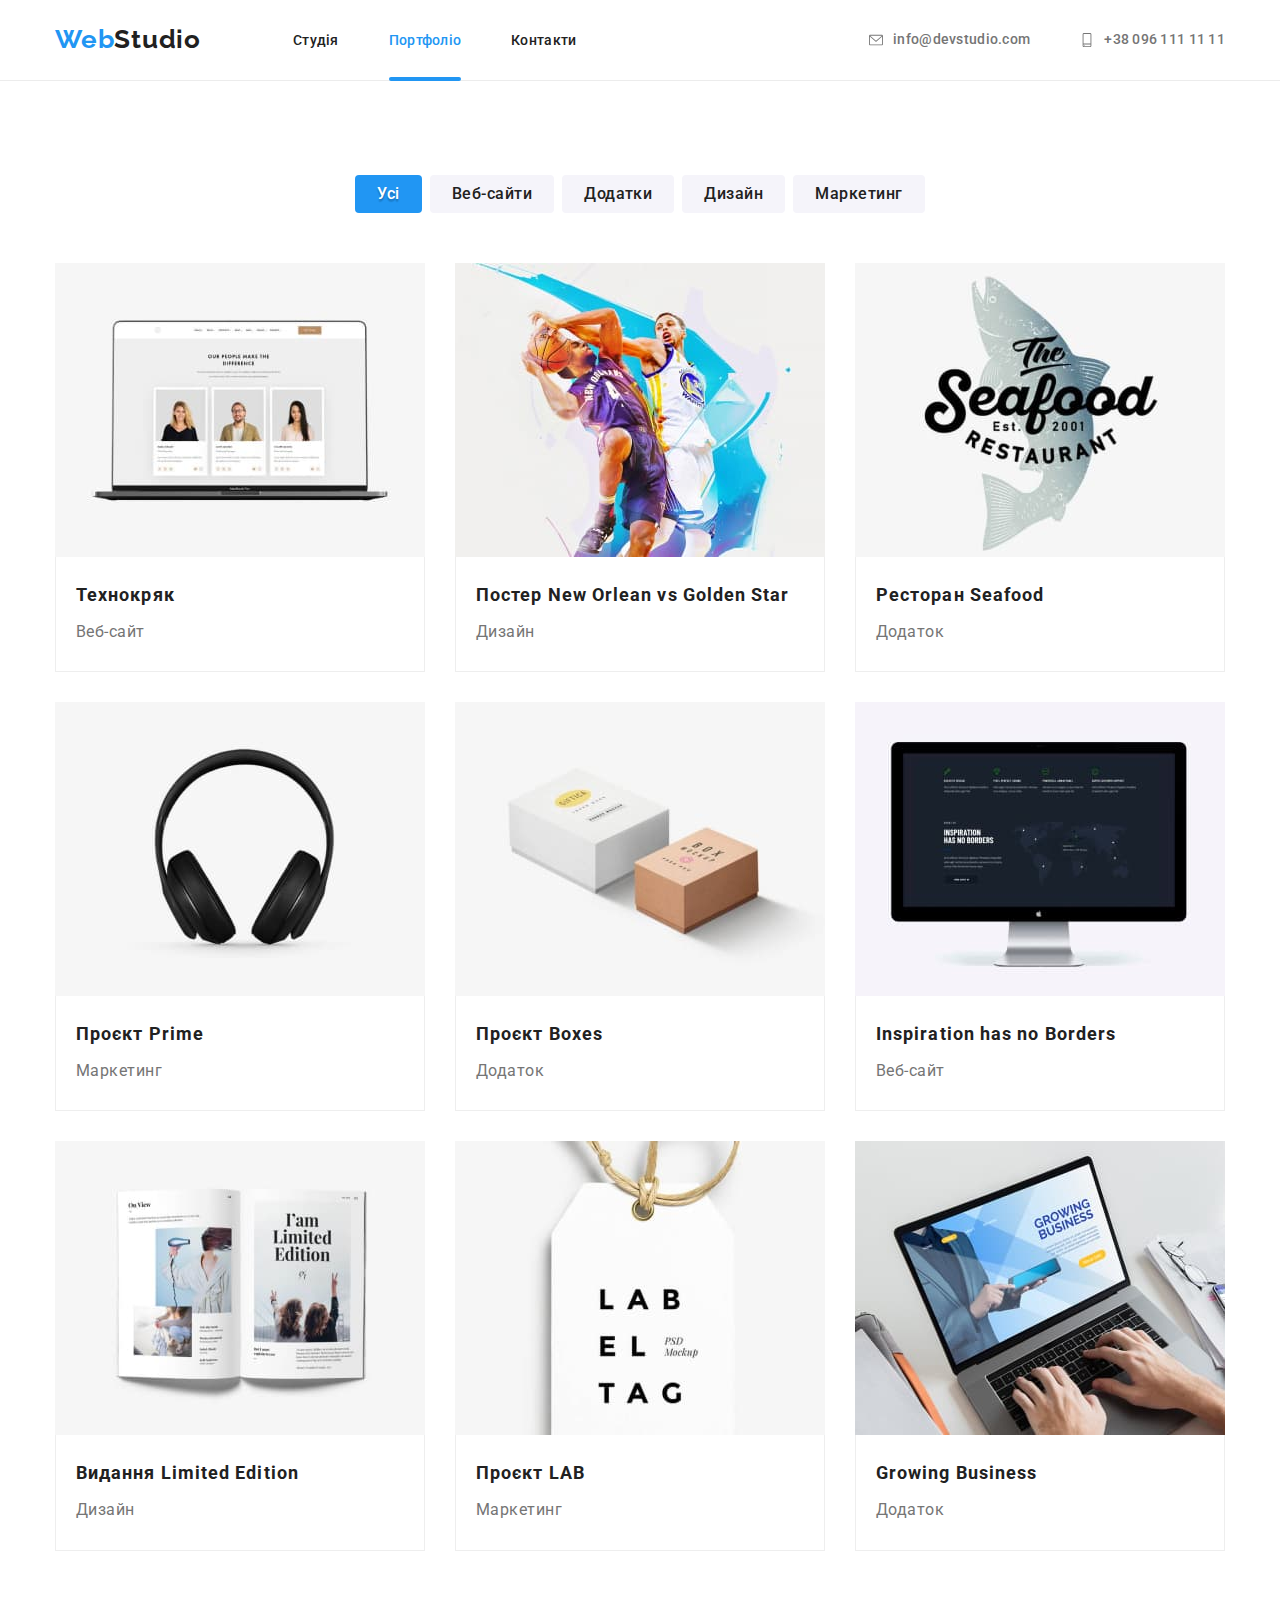
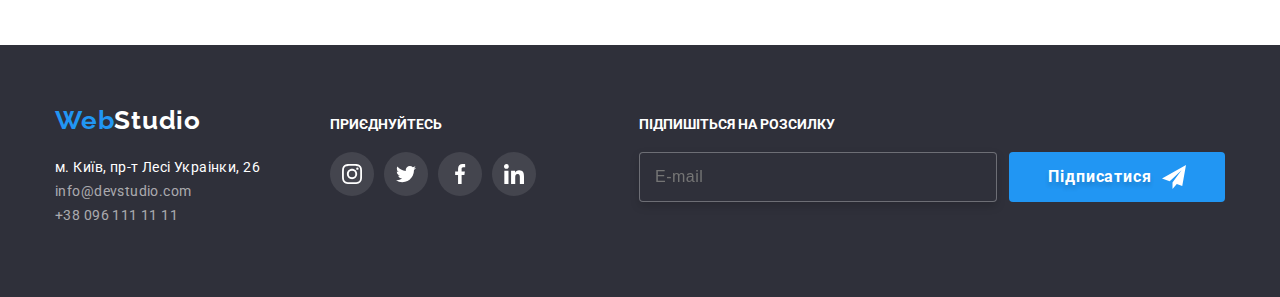
==== portfolio.html @ ae93a850 "first-steps" ====
<!DOCTYPE html>
<html lang="uk">
  <head>
    <meta charset="UTF-8" />
    <meta http-equiv="X-UA-Compatible" content="IE=edge" />
    <meta name="viewport" content="width=device-width, initial-scale=1.0" />
    <title>Портфоліо</title>
    <link rel="preconnect" href="https://fonts.googleapis.com" />
    <link rel="preconnect" href="https://fonts.gstatic.com" crossorigin />
    <link rel="stylesheet" href="node_modules/modern-normalize/modern-normalize.css">
    <link
      href="https://fonts.googleapis.com/css2?family=Raleway:wght@700&family=Roboto:wght@400;500;700;900&display=swap"
      rel="stylesheet"/>
    <link rel="stylesheet" href="./css/styles.css" />
  </head>
  <body>

    <header class="header">
      <div class="container header__menu-container">
        <nav class="header__menu-nav">
          <a class="logo-title" href="./index.html">
            <span class="logo-link">Web</span>Studio
          </a>
          <ul class="header__site-nav list">
            <li class="header__nav-li">
              <a class="header__nav-link" href="./index.html">Студія</a>
            </li>
            <li class="header__nav-li">
              <a class="header__nav-link link current" href="./portfolio.html">Портфоліо</a>
            </li>
            <li class="header__nav-li">
              <a class="header__nav-link" href="#">Контакти</a>
            </li>
          </ul>
        </nav>
        <ul class="list header__tel-mail">
          <li class="header__telmail-li">
            <a class="header__telmail-item" href="mailto:info@devstudio.com">
              <svg class="header__envelope" width="14" height="14">
                <use href="./images/icons.svg#icon-envelope"></use>
              </svg>
              <div>info@devstudio.com</div>
            </a>
          </li>
          <li class="header__telmail-li">
            <a class="header__telmail-item" href="tel:+380961111111">
              <svg class="header__smartphone" width="14" height="16">
                <use href="./images/icons.svg#icon-smartphone"></use>
              </svg>
              <div>+38 096 111 11 11</div>
            </a>
          </li>
        </ul>
      </div>
    </header>


    <main>
        <section class="portfolio section">
          <div class="container">
            <h1 class="visually-hidden">Портфоліо</h1>
            <ul class="list portfolio-list">
                <li><button type="button" class="portfolio-default">Усі</button></li>
                <li class="portfolio-item"><button type="button" class="portfolio-button">Веб-сайти</button></li>
                <li class="portfolio-item"><button type="button" class="portfolio-button">Додатки</button></li>
                <li class="portfolio-item"><button type="button" class="portfolio-button">Дизайн</button></li>
                <li class="portfolio-item"><button type="button" class="portfolio-button">Маркетинг</button></li>
            </ul>

            <h2 class="visually-hidden ourworks-title">Наші роботи</h2>
            <ul class="our-works list">
                <li class="works-li">
                    <a href="#" class="works-link">
                      <div class="work-img">
                        <img src="./images/portfolio0.jpg" alt="Анкети користувачів" width="370" height="294">
                        <p class="work-overflow">
                          Ресурс пропонує комплексні пропозиції з різним рівнем функціоналу та сервісів. Все це дозволить відвідувачу отримати вичерпні відомості про компанію чи приватну особу.
                        </p>
                      </div>
                      <div class="work-hp">
                        <h3 class="work-title">Технокряк</h3>
                        <p class="work-description">Веб-сайт</p>
                      </div>
                    </a>
                </li>
                <li class="works-li">
                  <a href="#" class="works-link">
                    <div class="work-img">
                      <img src="./images/portfolio1.jpg" alt="Гра хлопців в баскетбол" width="370" height="294">
                      <p class="work-overflow">
                        Ресурс пропонує комплексні пропозиції з різним рівнем функціоналу та сервісів. Все це дозволить відвідувачу отримати вичерпні відомості про компанію чи приватну особу.
                      </p>
                    </div>
                    <div class="work-hp">
                      <h3 class="work-title" lang="en">Постер New Orlean vs Golden Star</h3>
                      <p class="work-description">Дизайн</p>
                    </div>
                  </a>
                </li>
                <li class="works-li">
                  <a href="#" class="works-link">
                    <div class="work-img">
                      <img src="./images/portfolio2.jpg" alt="Емблема ресторану морської риби" width="370" height="294">
                      <p class="work-overflow">
                        Ресурс пропонує комплексні пропозиції з різним рівнем функціоналу та сервісів. Все це дозволить відвідувачу отримати вичерпні відомості про компанію чи приватну особу.
                      </p>
                    </div>
                    <div class="work-hp">
                      <h3 class="work-title">Ресторан Seafood</h3>
                      <p class="work-description">Додаток</p>
                    </div>
                  </a>
                </li>
                <li class="works-li">
                  <a href="#" class="works-link">
                    <div class="work-img">
                      <img src="./images/portfolio3.jpg" alt="Навушники" width="370" height="294">
                      <p class="work-overflow">
                        Ресурс пропонує комплексні пропозиції з різним рівнем функціоналу та сервісів. Все це дозволить відвідувачу отримати вичерпні відомості про компанію чи приватну особу.
                      </p>
                    </div>
                    <div class="work-hp">
                      <h3 class="work-title">Проєкт Prime</h3>
                      <p class="work-description">Маркетинг</p>
                    </div>
                  </a>
                </li>
                <li class="works-li">
                  <a href="#" class="works-link">
                    <div class="work-img">
                      <img src="./images/portfolio4.jpg" alt="Додаток пристрою" width="370" height="294">
                      <p class="work-overflow">
                        Ресурс пропонує комплексні пропозиції з різним рівнем функціоналу та сервісів. Все це дозволить відвідувачу отримати вичерпні відомості про компанію чи приватну особу.
                      </p>
                    </div>
                    <div class="work-hp">
                      <h3 class="work-title">Проєкт Boxes</h3>
                      <p class="work-description">Додаток</p>
                    </div>
                  </a>
                </li>
                <li class="works-li">
                  <a href="#" class="works-link">
                    <div class="work-img">
                      <img src="./images/portfolio5.jpg" alt="Монітор Apple" width="370" height="294">
                      <p class="work-overflow">
                        Ресурс пропонує комплексні пропозиції з різним рівнем функціоналу та сервісів. Все це дозволить відвідувачу отримати вичерпні відомості про компанію чи приватну особу.
                      </p>
                    </div>
                    <div class="work-hp">
                      <h3 class="work-title" lang="en">Inspiration has no Borders</h3>
                      <p class="work-description">Веб-сайт</p>
                    </div>
                  </a>
                </li>
                <li class="works-li">
                  <a href="#" class="works-link">
                    <div class="work-img">
                      <img src="./images/portfolio6.jpg" alt="Книга з гарним смаком" width="370" height="294">
                      <p class="work-overflow">
                        Ресурс пропонує комплексні пропозиції з різним рівнем функціоналу та сервісів. Все це дозволить відвідувачу отримати вичерпні відомості про компанію чи приватну особу.
                      </p>
                    </div>
                    <div class="work-hp">
                      <h3 class="work-title">Видання Limited Edition</h3>
                      <p class="work-description">Дизайн</p>
                    </div>
                  </a>
                </li>
                <li class="works-li">
                  <a href="#" class="works-link">
                    <div class="work-img">
                      <img src="./images/portfolio7.jpg" alt="Етикетка на одязі" width="370" height="294">
                      <p class="work-overflow">
                        Ресурс пропонує комплексні пропозиції з різним рівнем функціоналу та сервісів. Все це дозволить відвідувачу отримати вичерпні відомості про компанію чи приватну особу.
                      </p>
                    </div>
                    <div class="work-hp">
                      <h3 class="work-title">Проєкт LAB</h3>
                      <p class="work-description">Маркетинг</p>
                    </div>
                  </a>
                </li>
                <li class="works-li">
                  <a href="#" class="works-link">
                    <div class="work-img">
                      <img src="./images/portfolio8.jpg" alt="Зростання в бізнесі" width="370" height="294">
                      <p class="work-overflow">
                        Ресурс пропонує комплексні пропозиції з різним рівнем функціоналу та сервісів. Все це дозволить відвідувачу отримати вичерпні відомості про компанію чи приватну особу.
                      </p>
                    </div>
                    <div class="work-hp">
                      <h3 class="work-title" lang="en">Growing Business</h3>
                      <p class="work-description">Додаток</p>
                    </div>
                  </a>
                </li>
            </ul>
          </div>
      </section>
    </main>
    <footer class="footer">
      <div class="container">
        <div class="footer__block">
          <div class="footer__mediabottom">
            <div>
              <a class="logo-title footer-logo" href="./index.html">
                <span class="logo-link">Web</span>Studio
              </a>
              <address class="footer__address">
                <ul class="list">
                  <li><a class="footer__address-map" href="https://goo.gl/maps/CPtrU1FHBa2aNyZL9" target="_blank" rel="noopener noreferrer nofollow">м. Київ, пр-т Лесі Украінки, 26</a> </li>
                  <li class="footer__address-li"><a class="footer__address-link" href="mailto:info@devstudio.com">info@devstudio.com</a></li>
                  <li class="footer__address-li"><a class="footer__address-link" href="tel:+380961111111">+38 096 111 11 11</a></li>
              </address>
            </div>
            <div>
              <p class="footer__come-in">Приєднуйтесь</p>
              <ul class="footer__social">
                <li class="footer__social-list"> 
                  <a href="#" class="footer__social-link">
                    <svg class="footer__social-icon" width="20" height="20">
                      <use href="./images/icons.svg#icon-instagram2"></use>
                    </svg>
                  </a>
                </li>
                <li class="footer__social-list"> 
                  <a href="#" class="footer__social-link">
                    <svg class="footer__social-icon" width="20" height="20">
                      <use href="./images/icons.svg#icon-twitter2"></use>
                    </svg>
                  </a>
                </li>
                <li class="footer__social-list"> 
                  <a href="#" class="footer__social-link">
                    <svg class="footer__social-icon" width="20" height="20">
                      <use href="./images/icons.svg#icon-facebook2"></use>
                    </svg>
                  </a>
                </li>
                <li class="footer__social-list"> 
                  <a href="#" class="footer__social-link">
                    <svg class="footer__social-icon" width="20" height="20">
                      <use href="./images/icons.svg#icon-linkedin2"></use>
                    </svg>
                  </a>
                </li>
              </ul>
            </div>
          </div>
          <div>
            <p class="footer__come-in footer__subscribe-title">Підпишіться на розсилку</p>
            <form name="subscribe-form">
              <div class="footer__subscribe-block">
                <input class="footer__subscribe-input" placeholder="E-mail" type="email" name="subscribe-eml" />
                <button class="order-button footer__subscribe-button" type="submit">
                  <p>Підписатися</p>
                  <svg width="24" height="24">
                    <use href="./images/icons.svg#send"></use>
                  </svg>
                </button>
              </div>
            </form>
          </div>
        </div>
      </div>
    </footer>
  </body>
</html>
---- css/styles.css ----
html {
  box-sizing: border-box;
}

*,
*::before,
*::after{
  box-sizing: inherit;
}
:root {
  --color-primary: #212121;
  --color-background: #F5F5F5;
  --color-sense: #2196F3;
  --timing-function: cubic-bezier(0.4, 0, 0.2, 1);
}


body{
  margin: 0;
  font-family: 'Roboto', 'Raleway', sans-serif;
  font-style: normal;
  background: var(--color-background);
  color: var(--color-primary);
  font-size: 14px;
  line-height: 1.19;
  font-weight: 400;
}

h1,
h2,
h3,
h4,
h5,
h6,
p,
ul {
  padding: 0;
  margin: 0;
}

img{
  display: block;
  max-width: 100%;
  height: auto;
}


.list {
  list-style: none; 
}


.container {
  width: 100%;
  width: 1200px;
  padding-left: 15px;
  padding-right: 15px;
  margin: 0 auto;
}





.order-button {
  display: block;
  min-width: 216px;
  margin-left: auto;
  margin-right: auto;
  padding: 10px 32px 10px;
  font-family: inherit;
  font-style: normal; 
  cursor: pointer;
  font-size: 16px;
  font-weight: 700;
  line-height: 1.88;
  letter-spacing: 0.06em;

  color: #FFFFFF;
  background-color: var(--color-sense);
  text-shadow: 0px 4px 4px rgba(0, 0, 0, 0.15);
  border-radius: 4px;
  border: 0;

  transition-property: background-color;
  transition-duration: 250ms;
  transition-timing-function: var(--timing-function);
}



.section{
  max-width: 1600px;
  margin-left: auto;
  margin-right: auto;
  padding-top: 94px;
  padding-bottom: 94px;
}


.header{
  background: #FFFFFF;
  max-width: 1600px;
  margin-left: auto;
  margin-right: auto;
  margin-top: 0;
  margin-bottom: 0;
  border-bottom-width: 1px;
  border-bottom-style: solid;
  border-bottom-color: #ECECEC;
}
.header a {
    text-decoration: none;
}
.header__menu-container{
  display: flex;
  align-items: center;
}
.header__menu-nav a {
  color: var(--color-primary);
}
.header__menu-nav {
  display: flex;
  align-items: center;
  color: var(--color-primary);
}
.header__site-nav {
  display: flex;
  margin-left: 93px;
  font-weight: 500;
  font-size: 14px;
  line-height: 16px;
  letter-spacing: 0.02em;
}
.header__site-nav a:hover,
.header__site-nav a:focus, 
.header__telmail-item:hover,
.header__telmail-item:focus
{
    color: var(--color-sense);
}
.header__nav-li:not(:last-child){
  margin-right: 50px;
}
.header__nav-link{
  display: block;
  position: relative;
  padding-top: 32px;
  padding-bottom: 32px;

  transition-property: color;
  transition-duration: 250ms;
  transition-timing-function: var(--timing-function);
}
.header__tel-mail{
  display: flex;
  align-items: center;
  margin-left: auto;
}
.header__telmail-li:last-child{
  margin-left: 50px;
}
.header__telmail-item{
  display: flex;
  align-items: center;
  padding-top: 32px;
  padding-bottom: 32px;

  font-weight: 500;
  font-size: 14px;
  line-height: 1.14;
  color: #757575;
  letter-spacing: 0.02em;

  transition-property: color;
  transition-duration: 250ms;
  transition-timing-function: var(--timing-function);
}
.header__smartphone,
.header__envelope {
  fill:currentColor;
  margin-right: 10px;
}



.hero{
  padding: 200px 0 200px;
  height: 600px;
  
  background-image: linear-gradient(rgba(47, 48, 58, 0.4), rgba(47, 48, 58, 0.4)),
   url('../images/hero-background.jpg');
}
.hero__title{
  width: 696px;
  margin: 0 auto 20px;
  text-align: center;

  font-style: normal;
  font-weight: 900;
  font-size: 44px;
  line-height: 1.36;
  letter-spacing: 0.06em;
  text-transform: uppercase;
  color: #FFFFFF;
}






.advantages{
  background-color: #fff;
}
.advantages__head{
  font-weight: 700;
  font-size: 36px;
  line-height: 1.36;
  letter-spacing: 0.03em;
}
.advantages__list{
  display: flex;
  flex-wrap: wrap;
}

.advantages-item{
  width: 270px;
}
.advantages-item:not(:last-child){
  margin-right: 30px;
}
.advantages-item__icon{
  display: flex;
  align-items: center;
  justify-content: center;
  width: 270px;
  height: 120px;
  background-color: #F5F4FA;
  border-radius: 4px;
}
.advantages-item__title{
  margin-top: 30px;
  text-transform: uppercase;
  font-weight: 700;
  font-size: 14px;
  line-height: 1.14;
}
.advantages-item__description{
  font-weight: 400;
  font-size: 14px;
  line-height: 1.71;
  margin-top: 10px;
  letter-spacing: 0.03em;
  color: #757575;
}




.about{
  background-color: #fff;
  padding-top: 0px;
}
.about__head{
  text-align: center;
  font-weight: 700;
  font-size: 36px;
  line-height: 1.36;
  letter-spacing: 0.03em;
}
.about__ul{
  display: flex;
  margin-top: 50px;
}
.about__list:not(:last-child){
  margin-right: 30px;
}

.about-block{
  position: relative;
}
.about-block__description{
  position: absolute;
  width: 370px;
  height: 70px;
  bottom: 0;
  display: flex;
  align-items: center;
  justify-content: center;

  background-color: rgba(47, 48, 58, 0.8);
}
.about-block__text{
  font-size: 14px;
  line-height: 1.17;
  font-weight: 700;
  letter-spacing: 0.03em;
  text-transform: uppercase;

  color: #fff;
}








.works-link{
  display: block;
  transition-property: box-shadow;
  transition-duration: 250ms;
  transition-timing-function: var(--timing-function);

  
}

.work-img{
  position: relative;
  overflow: hidden;
}
.work-overflow{

  position: absolute;
  padding: 63px 24px;
  bottom: 0; 
  
  font-weight: 400;
  font-size: 18px;
  line-height: 1.55;
  letter-spacing: 0.03em;

  transform: translateY(101%);
  transition: transform 250ms var(--timing-function);

  color: #fff;
  background-color: rgba(33, 150, 243, 0.9);

}

.works-link:hover .work-overflow, .works-link:focus .work-overflow {
  transform: translateY(0);
}

.works-link:hover, .works-link:focus{
  box-shadow: 0px 1px 1px rgba(0, 0, 0, 0.12), 0px 4px 4px rgba(0, 0, 0, 0.06), 1px 4px 6px rgba(0, 0, 0, 0.16);

}






.portfolio, .clients-section{
  background-color: #fff;
}


.works-li a {
  text-decoration: none;
}






.portfolio-list{
  display: flex;
  justify-content:center;
}

.portfolio-default {
  display: inline-block;
  padding: 6px 22px 6px;

  font-family: inherit;
  font-style: normal; 
  cursor: pointer;
  font-size: 16px;
  font-weight: 500;
  line-height: 1.6;

  letter-spacing: 0.03em;
  color: #FFFFFF;
  background-color: var(--color-sense);
  text-shadow: 0px 3px 1px rgba(0, 0, 0, 0.1), 0px 1px 2px rgba(0, 0, 0, 0.08), 0px 2px 2px rgba(0, 0, 0, 0.12);
  border-radius: 4px;
  border: 0;

  transition-property: box-shadow;
  transition-duration: 250ms;
  transition-timing-function: var(--timing-function);
}

.portfolio-button {
  display: inline-block;
  padding: 6px 22px 6px;

  font-family: inherit;
  font-style: normal; 
  cursor: pointer;
  font-size: 16px;
  font-weight: 500;
  line-height: 1.6;
  letter-spacing: 0.03em;
  color: var(--color-primary);

  background-color: #F5F4FA;
  border-radius: 4px;
  border: 0;

  transition-property: box-shadow color background-color;
  transition-duration: 250ms;
  transition-timing-function: var(--timing-function);
}

.portfolio-button:hover, .portfolio-button:focus{
  color: #FFFFFF;
  background-color: var(--color-sense);
}

.portfolio-button:hover, .portfolio-default:hover, .portfolio-button:focus, .portfolio-default:focus{
  box-shadow:0px 3px 1px rgba(0, 0, 0, 0.1), 0px 1px 2px rgba(0, 0, 0, 0.08), 0px 2px 2px rgba(0, 0, 0, 0.12);
}

.portfolio-item{
  margin-left: 8px;
}


.logo-link, .studio {
  color: var(--color-sense);
 }

.logo-title{
  width: 145px;
  padding: 24px 0 25px;

  font-family: 'Raleway';
  font-weight: 700;
  font-size: 26px;
  line-height: 31px;
  letter-spacing: 0.03em;
  color: #212121;
}




.link.current{
  color: var(--color-sense);
}

.link.current::after{
  content: "";
  position: absolute;
  left: 0;
  bottom: -1px;

  display: block;
  height: 4px;
  width: 100%;
  border-radius: 2px;
  background-color: var(--color-sense);
}

.ourworks-title{
  font-weight: 700;
  font-size: 36px;
  line-height: 1.36;
  letter-spacing: 0.03em;
}


.visually-hidden {
  position: absolute;
    white-space: nowrap;
    width: 1px;
    height: 1px;
    overflow: hidden;
    border: 0;
    padding: 0;
    clip: rect(0 0 0 0);
    clip-path: inset(50%);
    margin: -1px;
}



.footer{
  max-width: 1600px;
  height: 252px;
  margin-left: auto;
  margin-right: auto;
  padding-top: 60px;
  padding-bottom: 60px;
  background: #2F303A;
}
.footer a {
  text-decoration: none;
}
.footer__address-link{
  display: inline-block;
  color: rgba(255, 255, 255, 0.6);

  transition-property: color;
  transition-duration: 250ms;
  transition-timing-function: var(--timing-function);
}
.footer__address-link:hover,
.footer__address-link:focus
{
    color: var(--color-sense);
}
.footer__block{
  display: flex;
  align-items: baseline;
  justify-content: space-between;
}
.footer__mediabottom{
  display: flex;
  align-items: baseline;
  gap: 70px;
}
.footer__address{
  margin-top: 20px;
}
.footer__address li  {
  display: block;
  font-style: normal;
}
.footer__address a  {
font-weight: 400;
font-size: 14px;
line-height: 1.71;
letter-spacing: 0.03em;
}
.footer__footer__address-li,
.footer__footer__address-li{
  margin-top: 8px;
}
.footer__address-map{
  color: #FFFFFF;
} 

.footer__come-in{
  font-size: 14px;
  line-height: 1.17;
  font-weight: 700;
  text-transform: uppercase;
  color: #fff;
}
.footer__social{
  display: flex;
  margin-top: 20px;
  gap: 10px;
}
.footer__social-list{
  display: flex;
  align-items: center;
  justify-content: center;

  width: 44px;
  height: 44px;
}
.footer__social-link{
  display: flex;
  align-items: center;
  justify-content: center;
  color: #fff;
  background-color: rgba(255, 255, 255, 0.1);
  border-radius: 50%;
  width: 100%;
  height: 100%;

  transition-property: color, background-color;
  transition-duration: 250ms;
  transition-timing-function: var(--timing-function);
}
.footer__social-link:hover,
.footer__social-link:focus{
  color: #FFFFFF;
  background-color: #188CE8;
}
.footer__social-icon{
  fill: currentColor;
}

.footer__subscribe-title{
  margin-bottom: 20px;
}
.footer__subscribe-block{
  display: flex;
  align-items: center;
  justify-content: center;
  gap: 12px;
}
.footer__subscribe-input{

  padding: 16px 15px;
  width: 358px;
  height: 50px;
  font-weight: 400;
  font-size: 16px;
  line-height: 1.25;
  letter-spacing: 0.03em;
  color: rgba(255, 255, 255, 0.6);
  background-color: #2F303A;

  border: 1px solid rgba(255, 255, 255, 0.3);
  filter: drop-shadow(0px 4px 4px rgba(0, 0, 0, 0.15));
  border-radius: 4px;
}
.footer__subscribe-button{
  display: flex;
  align-items: center;
  justify-content: center;
  gap: 10px;
  
  padding: 10px 28px 10px;
  fill: #000;
}



.footer-logo{
  padding: 0;
  color: #FFFFFF;
}





.order-button:hover, .order-button:focus{
  background-color: #188CE8;
}



.logo-link, .studio {
  color: var(--color-sense);
 }


.ourteam__head{
  text-align: center;
  font-weight: 700;
  font-size: 36px;
  line-height: 1.36;
  letter-spacing: 0.03em; 
}

.ourteam-ul{
  display: flex;
  margin-top: 50px;
}

.ourteam-block  {
  background-color: #FFF;
  box-shadow: 0px 1px 3px rgba(0, 0, 0, 0.12), 0px 1px 1px rgba(0, 0, 0, 0.14), 0px 2px 1px rgba(0, 0, 0, 0.2);
border-radius: 0px 0px 4px 4px;
}
.ourteam-block:not(:last-child){
  margin-right: 30px;
}

.ourteam-div  {
  padding: 30px 32px;
}

.ourteam-title{
  text-align: center;
  font-weight: 500;
  font-size: 16px;
  line-height: 1.19;
}

.ourteam-description{
  margin-top: 10px;
  text-align: center;
  font-weight: 400;
  font-size: 16px;
  line-height: 1.19;
  letter-spacing: 0.03em;
  color: #757575;
}


.our-works{
  display: flex;
  flex-wrap: wrap;
  margin-top: 50px;
  gap: 30px;
}


.work-hp{
  display: block;
  padding: 20px 24px 24px 20px;
  border: #EEEEEE solid 1px;
  border-top: none;
}

.work-title{
  font-weight: 700;
  font-size: 18px;
  line-height: 2;
  letter-spacing: 0.06em;
  color: #212121;
}

.work-description{
  display: block;
  margin-top: 4px;

  font-weight: 400;
  font-size: 16px;
  line-height: 1.9;
  letter-spacing: 0.03em;
  color: #757575;
}




.media{
  display: flex;
  margin-top: 16px;
  gap: 10px;
}

.media-list{
  display: flex;
  align-items: center;
  justify-content: center;

  width: 44px;
  height: 44px;
}

.media-link{
  display: flex;
  align-items: center;
  justify-content: center;
  color: #AFB1B8;
  border-radius: 50%;
  width: 100%;
  height: 100%;

  transition-property: color, background-color;
  transition-duration: 250ms;
  transition-timing-function: var(--timing-function);
}

.media-link:hover, .media-link:focus{
  color: #FFFFFF;
  background-color: #188CE8;
}

.media-icon{
  fill: currentColor;
}





.clients-head{
  text-align: center;
  font-weight: 700;
  font-size: 36px;
  line-height: 1.17;
  letter-spacing: 0.03em;
}

.clients{
  display: flex;
  margin-top: 50px;
  gap: 30px;
}



.clients-link{
  display: flex;
  align-items: center;
  justify-content: center;

  width: 170px;
  height: 92px;
  border: 1px solid #AFB1B8;
  border-radius: 4px;

  color: #AFB1B8;

  transition-property: border, color;
  transition-duration: 250ms;
  transition-timing-function: var(--timing-function);
}

.clients-link:hover, .clients-link:focus{
  color: #188CE8;
  border: 1px solid #188CE8;
}

.clients-icon{
  fill: currentColor;
}








.backdrop{
  position: fixed;
  width: 100%;
  height: 100%;
  top: 0;
  left: 0;
  z-index: 1;

  background-color: rgba(0, 0, 0, 0.2); 
  transition: opacity 250ms, visibility 250ms;
  box-shadow: 0px 1px 3px rgba(0, 0, 0, 0.12), 0px 1px 1px rgba(0, 0, 0, 0.14), 0px 2px 1px rgba(0, 0, 0, 0.2);
  border-radius: 4px;
}

.is-hidden{
  opacity: 0;
  visibility: hidden;
  pointer-events: none;
}


.modal{
  position: absolute;
  top: 50%;
  left: 50%;

  transform: translate(-50%, -50%) scale(1);
  transition: transform 250ms var(--timing-function); 

  width: 528px;
  height: 581px;
  background-color: #FFF;
}

.is-hidden .modal{
  transform: translate(-50%, -50%) scale(0.1);
}


.close-layer{
  position: absolute;
  top: 8px;
  left: auto;
  right: 8px;
  width: 30px;
  height: 30px;
  border-radius: 50%;
  border: 1px solid rgba(0, 0, 0, 0.1);
  
  display: flex;
  align-items: center;
  justify-content: center;
}


.close-layer:hover .close-button{
  fill:var(--color-sense);
}

.close-button{
  fill:#000;
}


.modal-content{
  padding: 40px;
}

.modal-title{
  text-align: center;
  margin-bottom: 12px;
  font-size: 20px;
  font-weight: 700;
  line-height: 1.2;

  letter-spacing: 0.03em;
  color: #212121;
}



.contact-label{
  display: block;
  margin-bottom: 10px;
}

.contact-block{
  position: relative;
}

.contact-title{
  font-size: 12px;
  font-weight: 400;
  line-height: 1.2;

  letter-spacing: 0.01em;
  color: #757575;
}

.contact-input{
  width: 100%;
  height: 40px;
  border: 1px solid rgba(33, 33, 33, 0.2);
  border-radius: 4px;
  outline: 0;
  margin-top: 4px;
  padding: 14px 14px 14px 40px;

  transition-property: border-color;
  transition-duration: 250ms;
  transition-timing-function: var(--timing-function);
  
}

.contact-label:focus-within .contact-input{
  border-color: var(--color-sense);
}


.contact-textarea{
  height: 120px;
  width: 100%;
  padding: 12px 16px;
}

.contact-icon{
  position: absolute;
  left: 15px;
  top: 50%;
  transform: translateY(-50%);

  transition-property: fill;
  transition-duration: 250ms;
  transition-timing-function: var(--timing-function);
}

.contact-label:focus-within .contact-icon{
  fill: var(--color-sense);
}

.checkbox-label{
  position: relative;
  display: flex;
  align-items: center;
  margin-bottom: 30px;
}

.contact-checkbox{
  font-size: 14px;
  font-weight: 400;
  line-height: 1.7;

  padding-left: 7px;
  letter-spacing: 0.03em;
  color: #757575;
}
.contact-checkbox a{
  color: var(--color-sense);
}

.checkbox-input{
  position: absolute;
  width: 1px;
  height: 1px;
  margin: -1px;
  border: 0;
  padding: 0;
  clip: rect(0 0 0 0);
  overflow: hidden;
}

.icon{
  width: 16px;
  height: 15px;
  margin-left: 14px;
  background-image: url('../images/checked-default.svg');

  transition-property: background-image;
  transition-duration: 250ms;
  transition-timing-function: var(--timing-function);
}

.checkbox-input:checked + .icon{
  background-color: var(--color-sense);

  background-image: url('../images/checked.svg');
  background-repeat: no-repeat;
  background-position: center;
  background-size: 11px 8px;
  border-radius: 2px;
}
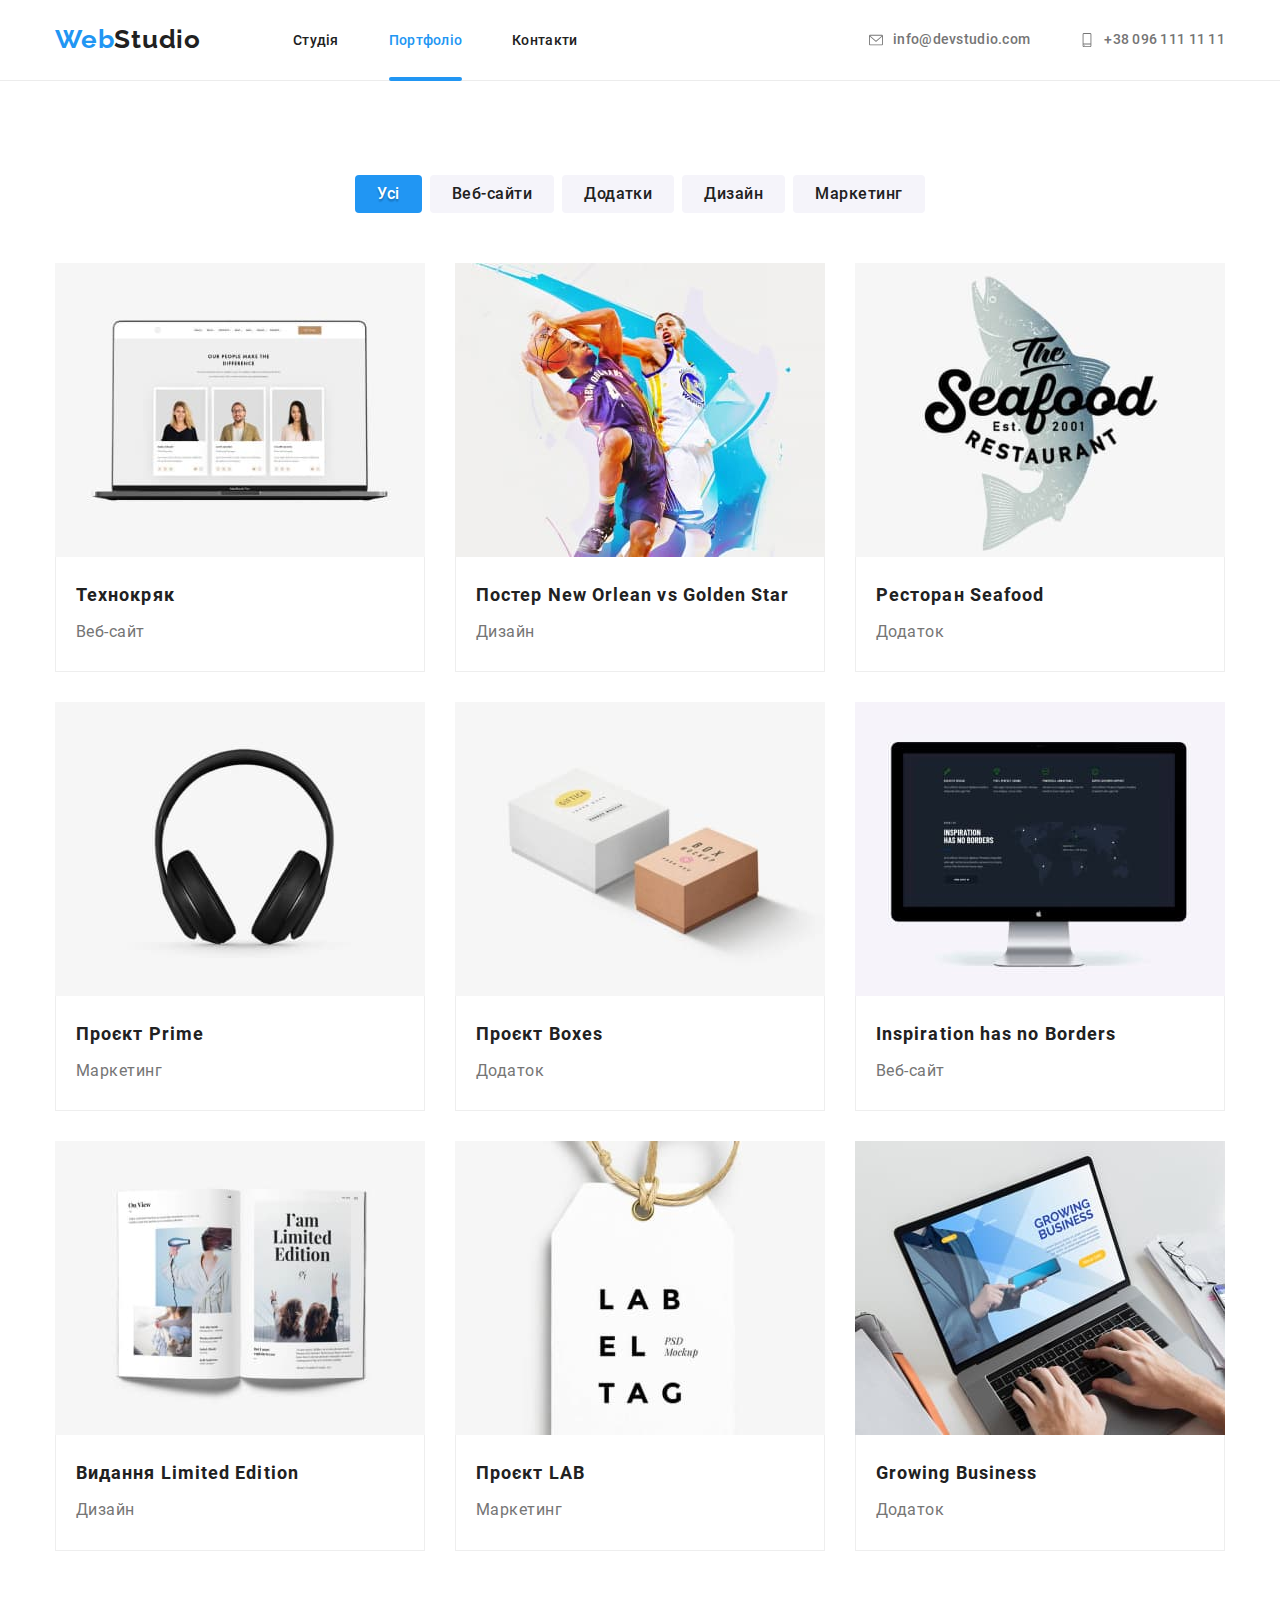
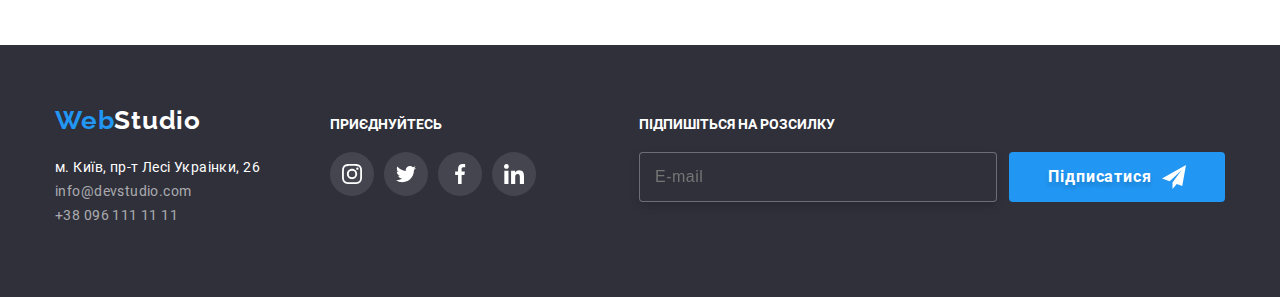
==== commit 774630c1: "portfolio-head update" ====
--- a/portfolio.html
+++ b/portfolio.html
@@ -4,29 +4,29 @@
     <meta charset="UTF-8" />
     <meta http-equiv="X-UA-Compatible" content="IE=edge" />
     <meta name="viewport" content="width=device-width, initial-scale=1.0" />
-    <title>Портфоліо</title>
-    <link rel="preconnect" href="https://fonts.googleapis.com" />
-    <link rel="preconnect" href="https://fonts.gstatic.com" crossorigin />
+    <title>Web Studio</title>
+    <!-- <link rel="preconnect" href="https://fonts.googleapis.com" />
+    <link rel="preconnect" href="https://fonts.gstatic.com" crossorigin /> -->
     <link rel="stylesheet" href="node_modules/modern-normalize/modern-normalize.css">
-    <link
+    <!-- <link
       href="https://fonts.googleapis.com/css2?family=Raleway:wght@700&family=Roboto:wght@400;500;700;900&display=swap"
-      rel="stylesheet"/>
-    <link rel="stylesheet" href="./css/styles.css" />
+      rel="stylesheet"/> -->
+    <link rel="stylesheet" href="./css/main.min.css" />
   </head>
   <body>
 
     <header class="header">
       <div class="container header__menu-container">
         <nav class="header__menu-nav">
-          <a class="logo-title" href="./index.html">
-            <span class="logo-link">Web</span>Studio
+          <a class="logo" href="./index.html">
+            <span class="logo__link">Web</span>Studio
           </a>
           <ul class="header__site-nav list">
             <li class="header__nav-li">
               <a class="header__nav-link" href="./index.html">Студія</a>
             </li>
             <li class="header__nav-li">
-              <a class="header__nav-link link current" href="./portfolio.html">Портфоліо</a>
+              <a class="header__nav-link link header__nav-link--current" href="./portfolio.html">Портфоліо</a>
             </li>
             <li class="header__nav-li">
               <a class="header__nav-link" href="#">Контакти</a>
@@ -59,142 +59,142 @@
         <section class="portfolio section">
           <div class="container">
             <h1 class="visually-hidden">Портфоліо</h1>
-            <ul class="list portfolio-list">
-                <li><button type="button" class="portfolio-default">Усі</button></li>
-                <li class="portfolio-item"><button type="button" class="portfolio-button">Веб-сайти</button></li>
-                <li class="portfolio-item"><button type="button" class="portfolio-button">Додатки</button></li>
-                <li class="portfolio-item"><button type="button" class="portfolio-button">Дизайн</button></li>
-                <li class="portfolio-item"><button type="button" class="portfolio-button">Маркетинг</button></li>
+            <ul class="list portfolio__list">
+                <li><button type="button" class="portfolio__button portfolio__button--default">Усі</button></li>
+                <li class="portfolio__item"><button type="button" class="portfolio__button">Веб-сайти</button></li>
+                <li class="portfolio__item"><button type="button" class="portfolio__button">Додатки</button></li>
+                <li class="portfolio__item"><button type="button" class="portfolio__button">Дизайн</button></li>
+                <li class="portfolio__item"><button type="button" class="portfolio__button">Маркетинг</button></li>
             </ul>
 
-            <h2 class="visually-hidden ourworks-title">Наші роботи</h2>
-            <ul class="our-works list">
-                <li class="works-li">
-                    <a href="#" class="works-link">
-                      <div class="work-img">
-                        <img src="./images/portfolio0.jpg" alt="Анкети користувачів" width="370" height="294">
-                        <p class="work-overflow">
-                          Ресурс пропонує комплексні пропозиції з різним рівнем функціоналу та сервісів. Все це дозволить відвідувачу отримати вичерпні відомості про компанію чи приватну особу.
-                        </p>
-                      </div>
-                      <div class="work-hp">
-                        <h3 class="work-title">Технокряк</h3>
-                        <p class="work-description">Веб-сайт</p>
-                      </div>
-                    </a>
-                </li>
-                <li class="works-li">
-                  <a href="#" class="works-link">
-                    <div class="work-img">
-                      <img src="./images/portfolio1.jpg" alt="Гра хлопців в баскетбол" width="370" height="294">
-                      <p class="work-overflow">
+            <h2 class="visually-hidden portfolio__title">Наші роботи</h2>
+            <ul class="portfolio__works list">
+              <li class="work">
+                  <a href="#" class="work__link">
+                    <div class="work__img">
+                      <img src="./images/portfolio0.jpg" alt="Анкети користувачів" width="370" height="294">
+                      <p class="work__overflow">
                         Ресурс пропонує комплексні пропозиції з різним рівнем функціоналу та сервісів. Все це дозволить відвідувачу отримати вичерпні відомості про компанію чи приватну особу.
                       </p>
                     </div>
-                    <div class="work-hp">
-                      <h3 class="work-title" lang="en">Постер New Orlean vs Golden Star</h3>
-                      <p class="work-description">Дизайн</p>
+                    <div class="work-item">
+                      <h3 class="work-item__title">Технокряк</h3>
+                      <p class="work-item__description">Веб-сайт</p>
                     </div>
                   </a>
-                </li>
-                <li class="works-li">
-                  <a href="#" class="works-link">
-                    <div class="work-img">
-                      <img src="./images/portfolio2.jpg" alt="Емблема ресторану морської риби" width="370" height="294">
-                      <p class="work-overflow">
-                        Ресурс пропонує комплексні пропозиції з різним рівнем функціоналу та сервісів. Все це дозволить відвідувачу отримати вичерпні відомості про компанію чи приватну особу.
-                      </p>
-                    </div>
-                    <div class="work-hp">
-                      <h3 class="work-title">Ресторан Seafood</h3>
-                      <p class="work-description">Додаток</p>
-                    </div>
-                  </a>
-                </li>
-                <li class="works-li">
-                  <a href="#" class="works-link">
-                    <div class="work-img">
-                      <img src="./images/portfolio3.jpg" alt="Навушники" width="370" height="294">
-                      <p class="work-overflow">
-                        Ресурс пропонує комплексні пропозиції з різним рівнем функціоналу та сервісів. Все це дозволить відвідувачу отримати вичерпні відомості про компанію чи приватну особу.
-                      </p>
-                    </div>
-                    <div class="work-hp">
-                      <h3 class="work-title">Проєкт Prime</h3>
-                      <p class="work-description">Маркетинг</p>
-                    </div>
-                  </a>
-                </li>
-                <li class="works-li">
-                  <a href="#" class="works-link">
-                    <div class="work-img">
-                      <img src="./images/portfolio4.jpg" alt="Додаток пристрою" width="370" height="294">
-                      <p class="work-overflow">
-                        Ресурс пропонує комплексні пропозиції з різним рівнем функціоналу та сервісів. Все це дозволить відвідувачу отримати вичерпні відомості про компанію чи приватну особу.
-                      </p>
-                    </div>
-                    <div class="work-hp">
-                      <h3 class="work-title">Проєкт Boxes</h3>
-                      <p class="work-description">Додаток</p>
-                    </div>
-                  </a>
-                </li>
-                <li class="works-li">
-                  <a href="#" class="works-link">
-                    <div class="work-img">
-                      <img src="./images/portfolio5.jpg" alt="Монітор Apple" width="370" height="294">
-                      <p class="work-overflow">
-                        Ресурс пропонує комплексні пропозиції з різним рівнем функціоналу та сервісів. Все це дозволить відвідувачу отримати вичерпні відомості про компанію чи приватну особу.
-                      </p>
-                    </div>
-                    <div class="work-hp">
-                      <h3 class="work-title" lang="en">Inspiration has no Borders</h3>
-                      <p class="work-description">Веб-сайт</p>
-                    </div>
-                  </a>
-                </li>
-                <li class="works-li">
-                  <a href="#" class="works-link">
-                    <div class="work-img">
-                      <img src="./images/portfolio6.jpg" alt="Книга з гарним смаком" width="370" height="294">
-                      <p class="work-overflow">
-                        Ресурс пропонує комплексні пропозиції з різним рівнем функціоналу та сервісів. Все це дозволить відвідувачу отримати вичерпні відомості про компанію чи приватну особу.
-                      </p>
-                    </div>
-                    <div class="work-hp">
-                      <h3 class="work-title">Видання Limited Edition</h3>
-                      <p class="work-description">Дизайн</p>
-                    </div>
-                  </a>
-                </li>
-                <li class="works-li">
-                  <a href="#" class="works-link">
-                    <div class="work-img">
-                      <img src="./images/portfolio7.jpg" alt="Етикетка на одязі" width="370" height="294">
-                      <p class="work-overflow">
-                        Ресурс пропонує комплексні пропозиції з різним рівнем функціоналу та сервісів. Все це дозволить відвідувачу отримати вичерпні відомості про компанію чи приватну особу.
-                      </p>
-                    </div>
-                    <div class="work-hp">
-                      <h3 class="work-title">Проєкт LAB</h3>
-                      <p class="work-description">Маркетинг</p>
-                    </div>
-                  </a>
-                </li>
-                <li class="works-li">
-                  <a href="#" class="works-link">
-                    <div class="work-img">
-                      <img src="./images/portfolio8.jpg" alt="Зростання в бізнесі" width="370" height="294">
-                      <p class="work-overflow">
-                        Ресурс пропонує комплексні пропозиції з різним рівнем функціоналу та сервісів. Все це дозволить відвідувачу отримати вичерпні відомості про компанію чи приватну особу.
-                      </p>
-                    </div>
-                    <div class="work-hp">
-                      <h3 class="work-title" lang="en">Growing Business</h3>
-                      <p class="work-description">Додаток</p>
-                    </div>
-                  </a>
-                </li>
+              </li>
+              <li class="work">
+                <a href="#" class="work__link">
+                  <div class="work__img">
+                    <img src="./images/portfolio1.jpg" alt="Гра хлопців в баскетбол" width="370" height="294">
+                    <p class="work__overflow">
+                      Ресурс пропонує комплексні пропозиції з різним рівнем функціоналу та сервісів. Все це дозволить відвідувачу отримати вичерпні відомості про компанію чи приватну особу.
+                    </p>
+                  </div>
+                  <div class="work-item">
+                    <h3 class="work-item__title" lang="en">Постер New Orlean vs Golden Star</h3>
+                    <p class="work-item__description">Дизайн</p>
+                  </div>
+                </a>
+              </li>
+              <li class="work">
+                <a href="#" class="work__link">
+                  <div class="work__img">
+                    <img src="./images/portfolio2.jpg" alt="Емблема ресторану морської риби" width="370" height="294">
+                    <p class="work__overflow">
+                      Ресурс пропонує комплексні пропозиції з різним рівнем функціоналу та сервісів. Все це дозволить відвідувачу отримати вичерпні відомості про компанію чи приватну особу.
+                    </p>
+                  </div>
+                  <div class="work-item">
+                    <h3 class="work-item__title">Ресторан Seafood</h3>
+                    <p class="work-item__description">Додаток</p>
+                  </div>
+                </a>
+              </li>
+              <li class="work">
+                <a href="#" class="work__link">
+                  <div class="work__img">
+                    <img src="./images/portfolio3.jpg" alt="Навушники" width="370" height="294">
+                    <p class="work__overflow">
+                      Ресурс пропонує комплексні пропозиції з різним рівнем функціоналу та сервісів. Все це дозволить відвідувачу отримати вичерпні відомості про компанію чи приватну особу.
+                    </p>
+                  </div>
+                  <div class="work-item">
+                    <h3 class="work-item__title">Проєкт Prime</h3>
+                    <p class="work-item__description">Маркетинг</p>
+                  </div>
+                </a>
+              </li>
+              <li class="work">
+                <a href="#" class="work__link">
+                  <div class="work__img">
+                    <img src="./images/portfolio4.jpg" alt="Додаток пристрою" width="370" height="294">
+                    <p class="work__overflow">
+                      Ресурс пропонує комплексні пропозиції з різним рівнем функціоналу та сервісів. Все це дозволить відвідувачу отримати вичерпні відомості про компанію чи приватну особу.
+                    </p>
+                  </div>
+                  <div class="work-item">
+                    <h3 class="work-item__title">Проєкт Boxes</h3>
+                    <p class="work-item__description">Додаток</p>
+                  </div>
+                </a>
+              </li>
+              <li class="work">
+                <a href="#" class="work__link">
+                  <div class="work__img">
+                    <img src="./images/portfolio5.jpg" alt="Монітор Apple" width="370" height="294">
+                    <p class="work__overflow">
+                      Ресурс пропонує комплексні пропозиції з різним рівнем функціоналу та сервісів. Все це дозволить відвідувачу отримати вичерпні відомості про компанію чи приватну особу.
+                    </p>
+                  </div>
+                  <div class="work-item">
+                    <h3 class="work-item__title" lang="en">Inspiration has no Borders</h3>
+                    <p class="work-item__description">Веб-сайт</p>
+                  </div>
+                </a>
+              </li>
+              <li class="work">
+                <a href="#" class="work__link">
+                  <div class="work__img">
+                    <img src="./images/portfolio6.jpg" alt="Книга з гарним смаком" width="370" height="294">
+                    <p class="work__overflow">
+                      Ресурс пропонує комплексні пропозиції з різним рівнем функціоналу та сервісів. Все це дозволить відвідувачу отримати вичерпні відомості про компанію чи приватну особу.
+                    </p>
+                  </div>
+                  <div class="work-item">
+                    <h3 class="work-item__title">Видання Limited Edition</h3>
+                    <p class="work-item__description">Дизайн</p>
+                  </div>
+                </a>
+              </li>
+              <li class="work">
+                <a href="#" class="work__link">
+                  <div class="work__img">
+                    <img src="./images/portfolio7.jpg" alt="Етикетка на одязі" width="370" height="294">
+                    <p class="work__overflow">
+                      Ресурс пропонує комплексні пропозиції з різним рівнем функціоналу та сервісів. Все це дозволить відвідувачу отримати вичерпні відомості про компанію чи приватну особу.
+                    </p>
+                  </div>
+                  <div class="work-item">
+                    <h3 class="work-item__title">Проєкт LAB</h3>
+                    <p class="work-item__description">Маркетинг</p>
+                  </div>
+                </a>
+              </li>
+              <li class="work">
+                <a href="#" class="work__link">
+                  <div class="work__img">
+                    <img src="./images/portfolio8.jpg" alt="Зростання в бізнесі" width="370" height="294">
+                    <p class="work__overflow">
+                      Ресурс пропонує комплексні пропозиції з різним рівнем функціоналу та сервісів. Все це дозволить відвідувачу отримати вичерпні відомості про компанію чи приватну особу.
+                    </p>
+                  </div>
+                  <div class="work-item">
+                    <h3 class="work-item__title" lang="en">Growing Business</h3>
+                    <p class="work-item__description">Додаток</p>
+                  </div>
+                </a>
+              </li>
             </ul>
           </div>
       </section>
@@ -204,14 +204,15 @@
         <div class="footer__block">
           <div class="footer__mediabottom">
             <div>
-              <a class="logo-title footer-logo" href="./index.html">
-                <span class="logo-link">Web</span>Studio
+              <a class="logo logo--footer" href="./index.html">
+                <span class="logo__link">Web</span>Studio
               </a>
               <address class="footer__address">
                 <ul class="list">
                   <li><a class="footer__address-map" href="https://goo.gl/maps/CPtrU1FHBa2aNyZL9" target="_blank" rel="noopener noreferrer nofollow">м. Київ, пр-т Лесі Украінки, 26</a> </li>
                   <li class="footer__address-li"><a class="footer__address-link" href="mailto:info@devstudio.com">info@devstudio.com</a></li>
                   <li class="footer__address-li"><a class="footer__address-link" href="tel:+380961111111">+38 096 111 11 11</a></li>
+                </ul>
               </address>
             </div>
             <div>
@@ -253,8 +254,8 @@
             <form name="subscribe-form">
               <div class="footer__subscribe-block">
                 <input class="footer__subscribe-input" placeholder="E-mail" type="email" name="subscribe-eml" />
-                <button class="order-button footer__subscribe-button" type="submit">
-                  <p>Підписатися</p>
+                <button class="order-button  order-button--footer" type="submit">
+                  Підписатися
                   <svg width="24" height="24">
                     <use href="./images/icons.svg#send"></use>
                   </svg>
--- a/css/main.min.css
+++ b/css/main.min.css
@@ -0,0 +1 @@
+@font-face{font-family:"Roboto";src:url("../fonts/Roboto-Regular.woff2") format("woff2"),url("../fonts/Roboto-Regular.woff") format("woff");font-weight:400;font-style:normal;font-display:swap}@font-face{font-family:"Roboto";src:url("../fonts/Roboto-Italic.woff2") format("woff2"),url("../fonts/Roboto-Italic.woff") format("woff");font-weight:400;font-style:italic;font-display:swap}@font-face{font-family:"Roboto";src:url("../fonts/Roboto-Medium.woff2") format("woff2"),url("../fonts/Roboto-Medium.woff") format("woff");font-weight:500;font-style:normal;font-display:swap}@font-face{font-family:"Roboto";src:url("../fonts/Roboto-Bold.woff2") format("woff2"),url("../fonts/Roboto-Bold.woff") format("woff");font-weight:700;font-style:normal;font-display:swap}@font-face{font-family:"Roboto";src:url("../fonts/Roboto-Black.woff2") format("woff2"),url("../fonts/Roboto-Black.woff") format("woff");font-weight:900;font-style:normal;font-display:swap}@font-face{font-family:"Raleway";src:url("../fonts/Raleway-Regular.woff2") format("woff2"),url("../fonts/Raleway-Regular.woff") format("woff");font-weight:400;font-style:normal;font-display:swap}@font-face{font-family:"Raleway";src:url("../fonts/Raleway-Italic.woff2") format("woff2"),url("../fonts/Raleway-Italic.woff") format("woff");font-weight:400;font-style:italic;font-display:swap}@font-face{font-family:"Raleway";src:url("../fonts/Raleway-Medium.woff2") format("woff2"),url("../fonts/Raleway-Medium.woff") format("woff");font-weight:500;font-style:normal;font-display:swap}@font-face{font-family:"Raleway";src:url("../fonts/Raleway-Bold.woff2") format("woff2"),url("../fonts/Raleway-Bold.woff") format("woff");font-weight:700;font-style:normal;font-display:swap}@font-face{font-family:"Raleway";src:url("../fonts/Raleway-Black.woff2") format("woff2"),url("../fonts/Raleway-Black.woff") format("woff");font-weight:900;font-style:normal;font-display:swap}:root{--color-primary: #212121;--color-background: #F5F5F5;--color-sense: #2196F3;--timing-function: cubic-bezier(0.4, 0, 0.2, 1)}html{-webkit-box-sizing:border-box;box-sizing:border-box}*,*::before,*::after{-webkit-box-sizing:inherit;box-sizing:inherit}body{margin:0;font-family:"Roboto","Raleway",sans-serif;font-style:normal;background:var(--color-background);color:var(--color-primary);font-size:14px;line-height:1.19;font-weight:400}h1,h2,h3,h4,h5,h6,p,ul{padding:0;margin:0}img{display:block;max-width:100%;height:auto}.list{list-style:none}.visually-hidden{position:absolute;white-space:nowrap;width:1px;height:1px;overflow:hidden;border:0;padding:0;clip:rect(0 0 0 0);-webkit-clip-path:inset(50%);clip-path:inset(50%);margin:-1px}.section{max-width:1600px;margin-left:auto;margin-right:auto;padding-top:94px;padding-bottom:94px}.about{background-color:#fff;padding-top:0px}.about__head{text-align:center;font-weight:700;font-size:36px;line-height:1.36;letter-spacing:.03em}.about__ul{display:-webkit-box;display:-ms-flexbox;display:flex;margin-top:50px}.about__list:not(:last-child){margin-right:30px}.about-block{position:relative}.about-block__description{position:absolute;width:370px;height:70px;bottom:0;display:-webkit-box;display:-ms-flexbox;display:flex;-webkit-box-align:center;-ms-flex-align:center;align-items:center;-webkit-box-pack:center;-ms-flex-pack:center;justify-content:center;background-color:rgba(47,48,58,.8)}.about-block__text{font-size:14px;line-height:1.17;font-weight:700;letter-spacing:.03em;text-transform:uppercase;color:#fff}.advantages{background-color:#fff}.advantages__head{font-weight:700;font-size:36px;line-height:1.36;letter-spacing:.03em}.advantages__list{display:-webkit-box;display:-ms-flexbox;display:flex;-ms-flex-wrap:wrap;flex-wrap:wrap}.advantages-item{width:270px}.advantages-item:not(:last-child){margin-right:30px}.advantages-item__icon{display:-webkit-box;display:-ms-flexbox;display:flex;-webkit-box-align:center;-ms-flex-align:center;align-items:center;-webkit-box-pack:center;-ms-flex-pack:center;justify-content:center;width:270px;height:120px;background-color:#f5f4fa;border-radius:4px}.advantages-item__title{margin-top:30px;text-transform:uppercase;font-weight:700;font-size:14px;line-height:1.14}.advantages-item__description{font-weight:400;font-size:14px;line-height:1.71;margin-top:10px;letter-spacing:.03em;color:#757575}.backdrop{position:fixed;width:100%;height:100%;top:0;left:0;z-index:1;background-color:rgba(0,0,0,.2);-webkit-transition:opacity 250ms,visibility 250ms;transition:opacity 250ms,visibility 250ms;-webkit-box-shadow:0px 1px 3px rgba(0,0,0,.12),0px 1px 1px rgba(0,0,0,.14),0px 2px 1px rgba(0,0,0,.2);box-shadow:0px 1px 3px rgba(0,0,0,.12),0px 1px 1px rgba(0,0,0,.14),0px 2px 1px rgba(0,0,0,.2);border-radius:4px}.checkbox{position:relative;display:-webkit-box;display:-ms-flexbox;display:flex;-webkit-box-align:center;-ms-flex-align:center;align-items:center;margin-bottom:30px}.checkbox__text{font-size:14px;font-weight:400;line-height:1.7;padding-left:7px;letter-spacing:.03em;color:#757575}.checkbox__text a{color:var(--color-sense)}.checkbox__input{position:absolute;width:1px;height:1px;margin:-1px;border:0;padding:0;clip:rect(0 0 0 0);overflow:hidden}.checkbox__icon{width:16px;height:15px;margin-left:14px;background-image:url("../images/checked-default.svg");-webkit-transition-property:background-image;transition-property:background-image;-webkit-transition-duration:250ms;transition-duration:250ms;-webkit-transition-timing-function:var(--timing-function);transition-timing-function:var(--timing-function)}.checkbox__input:checked+.checkbox__icon{background-color:var(--color-sense);background-image:url("../images/checked.svg");background-repeat:no-repeat;background-position:center;background-size:11px 8px;border-radius:2px}.client__link{display:-webkit-box;display:-ms-flexbox;display:flex;-webkit-box-align:center;-ms-flex-align:center;align-items:center;-webkit-box-pack:center;-ms-flex-pack:center;justify-content:center;width:170px;height:92px;border:1px solid #afb1b8;border-radius:4px;color:#afb1b8;-webkit-transition-property:border,color;transition-property:border,color;-webkit-transition-duration:250ms;transition-duration:250ms;-webkit-transition-timing-function:var(--timing-function);transition-timing-function:var(--timing-function)}.client__link:hover,.client__link:focus{color:#188ce8;border:1px solid #188ce8}.client__icon{fill:currentColor}.clients{background-color:#fff}.clients__head{text-align:center;font-weight:700;font-size:36px;line-height:1.17;letter-spacing:.03em}.clients__ul{display:-webkit-box;display:-ms-flexbox;display:flex;margin-top:50px;gap:30px}.close-button{position:absolute;top:8px;left:auto;right:8px;width:30px;height:30px;border-radius:50%;border:1px solid rgba(0,0,0,.1);display:-webkit-box;display:-ms-flexbox;display:flex;-webkit-box-align:center;-ms-flex-align:center;align-items:center;-webkit-box-pack:center;-ms-flex-pack:center;justify-content:center}.close-button__image{fill:#000}.close-button:hover .close-button__image{fill:var(--color-sense)}.contact{padding:40px}.contact__label{display:block;margin-bottom:10px}.contact__title{font-size:12px;font-weight:400;line-height:1.2;letter-spacing:.01em;color:#757575}.contact__block{position:relative}.contact__input{width:100%;height:40px;border:1px solid rgba(33,33,33,.2);border-radius:4px;outline:0;margin-top:4px;padding:14px 14px 14px 40px;-webkit-transition-property:border-color;transition-property:border-color;-webkit-transition-duration:250ms;transition-duration:250ms;-webkit-transition-timing-function:var(--timing-function);transition-timing-function:var(--timing-function)}.contact__label:focus-within .contact__input{border-color:var(--color-sense)}.contact__textarea{height:120px;width:100%;padding:12px 16px}.contact__icon{position:absolute;left:15px;top:50%;-webkit-transform:translateY(-50%);transform:translateY(-50%);-webkit-transition-property:fill;transition-property:fill;-webkit-transition-duration:250ms;transition-duration:250ms;-webkit-transition-timing-function:var(--timing-function);transition-timing-function:var(--timing-function)}.contact__label:focus-within .contact__icon{fill:var(--color-sense)}.container{width:100%;width:1200px;padding-left:15px;padding-right:15px;margin:0 auto}.footer{max-width:1600px;height:252px;margin-left:auto;margin-right:auto;padding-top:60px;padding-bottom:60px;background:#2f303a}.footer a{text-decoration:none}.footer__address-link{display:inline-block;color:rgba(255,255,255,.6);-webkit-transition-property:color;transition-property:color;-webkit-transition-duration:250ms;transition-duration:250ms;-webkit-transition-timing-function:var(--timing-function);transition-timing-function:var(--timing-function)}.footer__address-link:hover,.footer__address-link:focus{color:var(--color-sense)}.footer__block{display:-webkit-box;display:-ms-flexbox;display:flex;-webkit-box-align:baseline;-ms-flex-align:baseline;align-items:baseline;-webkit-box-pack:justify;-ms-flex-pack:justify;justify-content:space-between}.footer__mediabottom{display:-webkit-box;display:-ms-flexbox;display:flex;-webkit-box-align:baseline;-ms-flex-align:baseline;align-items:baseline;gap:70px}.footer__address{margin-top:20px}.footer__address li{display:block;font-style:normal}.footer__address a{font-weight:400;font-size:14px;line-height:1.71;letter-spacing:.03em}.footer__footer__address-li,.footer__footer__address-li{margin-top:8px}.footer__address-map{color:#fff}.footer__come-in{font-size:14px;line-height:1.17;font-weight:700;text-transform:uppercase;color:#fff}.footer__social{display:-webkit-box;display:-ms-flexbox;display:flex;margin-top:20px;gap:10px}.footer__social-list{display:-webkit-box;display:-ms-flexbox;display:flex;-webkit-box-align:center;-ms-flex-align:center;align-items:center;-webkit-box-pack:center;-ms-flex-pack:center;justify-content:center;width:44px;height:44px}.footer__social-link{display:-webkit-box;display:-ms-flexbox;display:flex;-webkit-box-align:center;-ms-flex-align:center;align-items:center;-webkit-box-pack:center;-ms-flex-pack:center;justify-content:center;color:#fff;background-color:rgba(255,255,255,.1);border-radius:50%;width:100%;height:100%;-webkit-transition-property:color,background-color;transition-property:color,background-color;-webkit-transition-duration:250ms;transition-duration:250ms;-webkit-transition-timing-function:var(--timing-function);transition-timing-function:var(--timing-function)}.footer__social-link:hover,.footer__social-link:focus{color:#fff;background-color:#188ce8}.footer__social-icon{fill:currentColor}.footer__subscribe-title{margin-bottom:20px}.footer__subscribe-block{display:-webkit-box;display:-ms-flexbox;display:flex;-webkit-box-align:center;-ms-flex-align:center;align-items:center;-webkit-box-pack:center;-ms-flex-pack:center;justify-content:center;gap:12px}.footer__subscribe-input{padding:16px 15px;width:358px;height:50px;font-weight:400;font-size:16px;line-height:1.25;letter-spacing:.03em;color:rgba(255,255,255,.6);background-color:#2f303a;border:1px solid rgba(255,255,255,.3);-webkit-filter:drop-shadow(0px 4px 4px rgba(0, 0, 0, 0.15));filter:drop-shadow(0px 4px 4px rgba(0, 0, 0, 0.15));border-radius:4px}.header{background:#fff;max-width:1600px;margin-left:auto;margin-right:auto;margin-top:0;margin-bottom:0;border-bottom-width:1px;border-bottom-style:solid;border-bottom-color:#ececec}.header a{text-decoration:none}.header__menu-container{display:-webkit-box;display:-ms-flexbox;display:flex;-webkit-box-align:center;-ms-flex-align:center;align-items:center}.header__menu-nav a{color:var(--color-primary)}.header__menu-nav{display:-webkit-box;display:-ms-flexbox;display:flex;-webkit-box-align:center;-ms-flex-align:center;align-items:center;color:var(--color-primary)}.header__site-nav{display:-webkit-box;display:-ms-flexbox;display:flex;margin-left:93px;font-weight:500;font-size:14px;line-height:16px;letter-spacing:.02em}.header__site-nav a:hover,.header__site-nav a:focus,.header__telmail-item:hover,.header__telmail-item:focus{color:var(--color-sense)}.header__nav-li:not(:last-child){margin-right:50px}.header__nav-link{display:block;position:relative;padding-top:32px;padding-bottom:32px;-webkit-transition-property:color;transition-property:color;-webkit-transition-duration:250ms;transition-duration:250ms;-webkit-transition-timing-function:var(--timing-function);transition-timing-function:var(--timing-function)}.header__tel-mail{display:-webkit-box;display:-ms-flexbox;display:flex;-webkit-box-align:center;-ms-flex-align:center;align-items:center;margin-left:auto}.header__telmail-li:last-child{margin-left:50px}.header__telmail-item{display:-webkit-box;display:-ms-flexbox;display:flex;-webkit-box-align:center;-ms-flex-align:center;align-items:center;padding-top:32px;padding-bottom:32px;font-weight:500;font-size:14px;line-height:1.14;color:#757575;letter-spacing:.02em;-webkit-transition-property:color;transition-property:color;-webkit-transition-duration:250ms;transition-duration:250ms;-webkit-transition-timing-function:var(--timing-function);transition-timing-function:var(--timing-function)}.header__smartphone,.header__envelope{fill:currentColor;margin-right:10px}.link.header__nav-link--current{color:var(--color-sense)}.link.header__nav-link--current::after{content:"";position:absolute;left:0;bottom:-1px;display:block;height:4px;width:100%;border-radius:2px;background-color:var(--color-sense)}.hero{padding:200px 0 200px;height:600px;background-image:-webkit-gradient(linear, left top, left bottom, from(rgba(47, 48, 58, 0.4)), to(rgba(47, 48, 58, 0.4))),url("../images/hero-background.jpg");background-image:linear-gradient(rgba(47, 48, 58, 0.4), rgba(47, 48, 58, 0.4)),url("../images/hero-background.jpg")}.hero__title{width:696px;margin:0 auto 20px;text-align:center;font-style:normal;font-weight:900;font-size:44px;line-height:1.36;letter-spacing:.06em;text-transform:uppercase;color:#fff}.is-hidden{opacity:0;visibility:hidden;pointer-events:none}.is-hidden .modal{-webkit-transform:translate(-50%, -50%) scale(0.1);transform:translate(-50%, -50%) scale(0.1)}.logo{width:145px;padding:24px 0 25px;font-family:"Raleway";font-weight:700;font-size:26px;line-height:31px;letter-spacing:.03em;color:#212121}.logo__link{color:var(--color-sense)}.logo--footer{padding:0;color:#fff}.media{display:-webkit-box;display:-ms-flexbox;display:flex;margin-top:16px;gap:10px}.media__list{display:-webkit-box;display:-ms-flexbox;display:flex;-webkit-box-align:center;-ms-flex-align:center;align-items:center;-webkit-box-pack:center;-ms-flex-pack:center;justify-content:center;width:44px;height:44px}.media__link{display:-webkit-box;display:-ms-flexbox;display:flex;-webkit-box-align:center;-ms-flex-align:center;align-items:center;-webkit-box-pack:center;-ms-flex-pack:center;justify-content:center;color:#afb1b8;border-radius:50%;width:100%;height:100%;-webkit-transition-property:color,background-color;transition-property:color,background-color;-webkit-transition-duration:250ms;transition-duration:250ms;-webkit-transition-timing-function:var(--timing-function);transition-timing-function:var(--timing-function)}.media__link:hover,.media__link:focus{color:#fff;background-color:#188ce8}.media__icon{fill:currentColor}.modal{position:absolute;top:50%;left:50%;-webkit-transform:translate(-50%, -50%) scale(1);transform:translate(-50%, -50%) scale(1);-webkit-transition:-webkit-transform 250ms var(--timing-function);transition:-webkit-transform 250ms var(--timing-function);transition:transform 250ms var(--timing-function);transition:transform 250ms var(--timing-function), -webkit-transform 250ms var(--timing-function);width:528px;height:581px;background-color:#fff}.modal__title{text-align:center;margin-bottom:12px;font-size:20px;font-weight:700;line-height:1.2;letter-spacing:.03em;color:#212121}.ourteam__head{text-align:center;font-weight:700;font-size:36px;line-height:1.36;letter-spacing:.03em}.ourteam__ul{display:-webkit-box;display:-ms-flexbox;display:flex;margin-top:50px}.ourteam-block{background-color:#fff;-webkit-box-shadow:0px 1px 3px rgba(0,0,0,.12),0px 1px 1px rgba(0,0,0,.14),0px 2px 1px rgba(0,0,0,.2);box-shadow:0px 1px 3px rgba(0,0,0,.12),0px 1px 1px rgba(0,0,0,.14),0px 2px 1px rgba(0,0,0,.2);border-radius:0px 0px 4px 4px}.ourteam-block:not(:last-child){margin-right:30px}.ourteam-block__div{padding:30px 32px}.ourteam-block__title{text-align:center;font-weight:500;font-size:16px;line-height:1.19}.ourteam-block__description{margin-top:10px;text-align:center;font-weight:400;font-size:16px;line-height:1.19;letter-spacing:.03em;color:#757575}.order-button{display:block;min-width:216px;margin-left:auto;margin-right:auto;padding:10px 32px 10px;font-family:inherit;font-style:normal;cursor:pointer;font-size:16px;font-weight:700;line-height:1.88;letter-spacing:.06em;color:#fff;background-color:var(--color-sense);text-shadow:0px 4px 4px rgba(0,0,0,.15);border-radius:4px;border:0;-webkit-transition-property:background-color;transition-property:background-color;-webkit-transition-duration:250ms;transition-duration:250ms;-webkit-transition-timing-function:var(--timing-function);transition-timing-function:var(--timing-function)}.order-button:hover,.order-button:focus{background-color:#188ce8}.order-button--footer{display:-webkit-box;display:-ms-flexbox;display:flex;-webkit-box-align:center;-ms-flex-align:center;align-items:center;-webkit-box-pack:center;-ms-flex-pack:center;justify-content:center;gap:10px;padding:10px 28px 10px;fill:#000}.portfolio{background-color:#fff}.portfolio__list{display:-webkit-box;display:-ms-flexbox;display:flex;-webkit-box-pack:center;-ms-flex-pack:center;justify-content:center}.portfolio__item{margin-left:8px}.portfolio__button{display:inline-block;padding:6px 22px 6px;font-family:inherit;font-style:normal;cursor:pointer;font-size:16px;font-weight:500;line-height:1.6;letter-spacing:.03em;color:var(--color-primary);background-color:#f5f4fa;border-radius:4px;border:0;-webkit-transition-property:-webkit-box-shadow color background-color;transition-property:-webkit-box-shadow color background-color;transition-property:box-shadow color background-color;transition-property:box-shadow color background-color, -webkit-box-shadow color background-color;-webkit-transition-duration:250ms;transition-duration:250ms;-webkit-transition-timing-function:var(--timing-function);transition-timing-function:var(--timing-function)}.portfolio__button--default{color:#fff;background-color:var(--color-sense);text-shadow:0px 3px 1px rgba(0,0,0,.1),0px 1px 2px rgba(0,0,0,.08),0px 2px 2px rgba(0,0,0,.12);-webkit-transition-property:-webkit-box-shadow;transition-property:-webkit-box-shadow;transition-property:box-shadow;transition-property:box-shadow, -webkit-box-shadow}.portfolio__button:hover,.portfolio__button:focus{color:#fff;background-color:var(--color-sense)}.portfolio__button:hover,.portfolio__button:focus{-webkit-box-shadow:0px 3px 1px rgba(0,0,0,.1),0px 1px 2px rgba(0,0,0,.08),0px 2px 2px rgba(0,0,0,.12);box-shadow:0px 3px 1px rgba(0,0,0,.1),0px 1px 2px rgba(0,0,0,.08),0px 2px 2px rgba(0,0,0,.12)}.portfolio__title{font-weight:700;font-size:36px;line-height:1.36;letter-spacing:.03em}.portfolio__works{display:-webkit-box;display:-ms-flexbox;display:flex;-ms-flex-wrap:wrap;flex-wrap:wrap;margin-top:50px;gap:30px}.work a{text-decoration:none}.work__link{display:block;-webkit-transition-property:-webkit-box-shadow;transition-property:-webkit-box-shadow;transition-property:box-shadow;transition-property:box-shadow, -webkit-box-shadow;-webkit-transition-duration:250ms;transition-duration:250ms;-webkit-transition-timing-function:var(--timing-function);transition-timing-function:var(--timing-function)}.work__link:hover .work__overflow,.work__link:focus .work__overflow{-webkit-transform:translateY(0);transform:translateY(0)}.work__link:hover,.work__link:focus{-webkit-box-shadow:0px 1px 1px rgba(0,0,0,.12),0px 4px 4px rgba(0,0,0,.06),1px 4px 6px rgba(0,0,0,.16);box-shadow:0px 1px 1px rgba(0,0,0,.12),0px 4px 4px rgba(0,0,0,.06),1px 4px 6px rgba(0,0,0,.16)}.work__img{position:relative;overflow:hidden}.work__overflow{position:absolute;padding:63px 24px;bottom:0;font-weight:400;font-size:18px;line-height:1.55;letter-spacing:.03em;-webkit-transform:translateY(101%);transform:translateY(101%);-webkit-transition:-webkit-transform 250ms var(--timing-function);transition:-webkit-transform 250ms var(--timing-function);transition:transform 250ms var(--timing-function);transition:transform 250ms var(--timing-function), -webkit-transform 250ms var(--timing-function);color:#fff;background-color:rgba(33,150,243,.9)}.work-item{display:block;padding:20px 24px 24px 20px;border:#eee solid 1px;border-top:none}.work-item__title{font-weight:700;font-size:18px;line-height:2;letter-spacing:.06em;color:#212121}.work-item__description{display:block;margin-top:4px;font-weight:400;font-size:16px;line-height:1.9;letter-spacing:.03em;color:#757575}/*# sourceMappingURL=main.min.css.map */